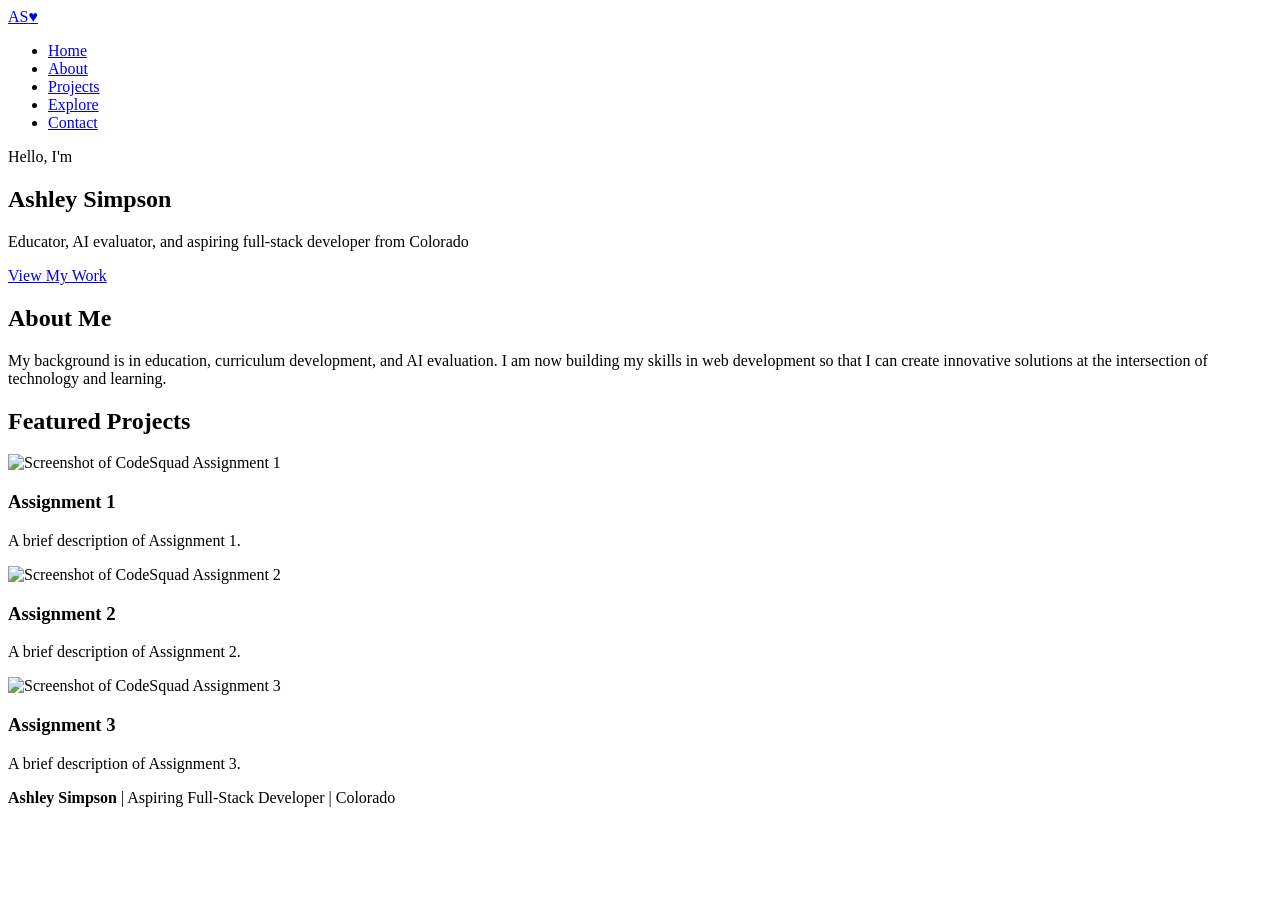
==== index.html @ 1075ffcc "Add files via upload" ====
<!DOCTYPE html>
<html lang="en">
<head>
    <meta charset="UTF-8">
    <meta name="viewport" content="width=device-width, initial-scale=1.0">
    <title>Ashley Simpson | Developer Portfolio</title>
    <link rel="stylesheet" href="css/style.css">
</head>
<body>
    <header class="site-header">
       <a class="brand" href="index.html">AS<span>&hearts;</span></a>
       <nav class="site-nav">
            <ul class="nav-list">
                <li><a href="index.html">Home</a></li>
                <li><a href="about.html">About</a></li>
                <li><a href="projects.html">Projects</a></li>
                <li><a href="explore.html">Explore</a></li>
                <li><a href="contact.html">Contact</a></li>
            </ul>
        </nav>
    </header>
    <main>
        <section class="hero">
            <p class="eyebrow">Hello, I'm</p> 
            <h1>Ashley Simpson</h1>
            <p>Educator, AI evaluator, and aspiring full-stack developer from Colorado</p>
            <a href="projects.html" class="btn">View My Work</a>
        </section>
        <section class="about">
            <h2>About Me</h2>
            <p>My background is in education, curriculum development, and AI evaluation. I am now building my skills in web development so that I can create innovative solutions at the intersection of technology and learning.</p>
        </section>
        <section class="projects">
            <h2>Featured Projects</h2>
            <div class="project-list">
                <div class="project-item">
                    <img src="images/Assignment_1.png" alt="Screenshot of CodeSquad Assignment 1">
                    <h3>Assignment 1</h3>
                    <p>A brief description of Assignment 1.</p>
                </div>
                <div class="project-item">
                    <img src="images/Assignment_2.png" alt="Screenshot of CodeSquad Assignment 2">
                    <h3>Assignment 2</h3>
                    <p>A brief description of Assignment 2.</p>
                </div>
                <div class="project-item">
                    <img src="images/Assignment_3.png" alt="Screenshot of CodeSquad Assignment 3">
                    <h3>Assignment 3</h3>
                    <p>A brief description of Assignment 3.</p>
                </div>
            </div>
        </section>
    </main>
    <footer class="site-footer">
        <p><strong>Ashley Simpson</strong> | Aspiring Full-Stack Developer | Colorado</p>
    </footer>
    <script src="js/script.js"></script>
</body>
</html>
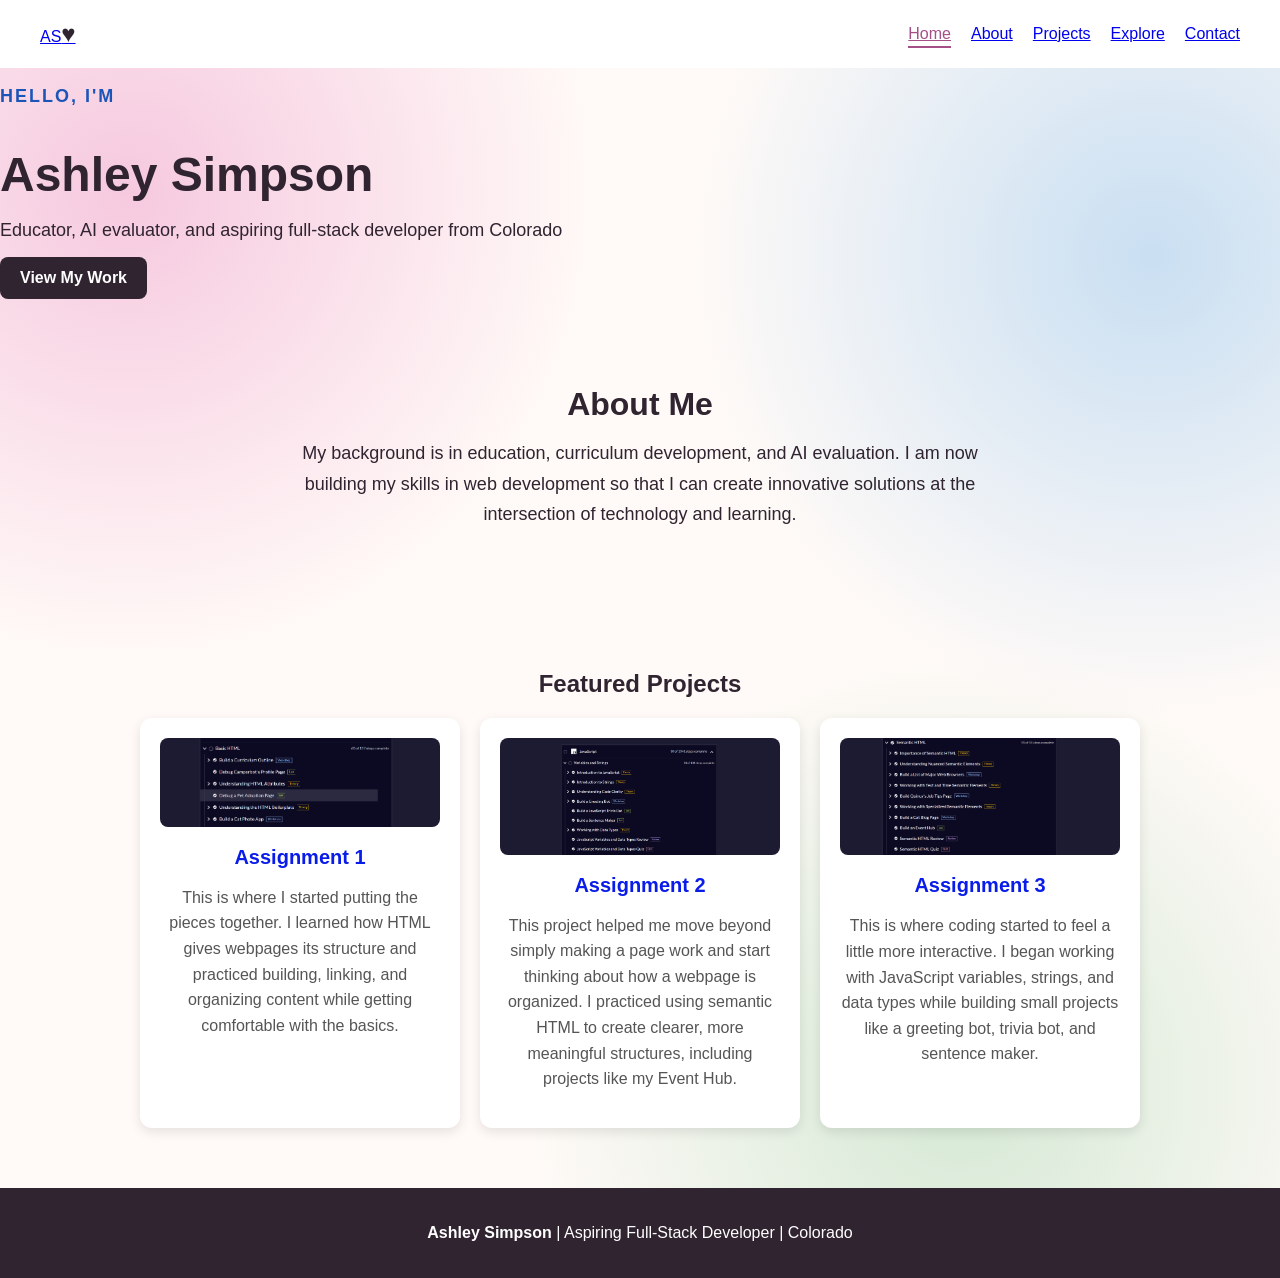
==== commit 2bf4c7fb: "Update index.html" ====
--- a/index.html
+++ b/index.html
@@ -36,17 +36,17 @@
                 <div class="project-item">
                     <img src="images/Assignment_1.png" alt="Screenshot of CodeSquad Assignment 1">
                     <h3>Assignment 1</h3>
-                    <p>A brief description of Assignment 1.</p>
+                    <p>This is where I started putting the pieces together. I learned how HTML gives webpages its structure and practiced building, linking, and organizing content while getting comfortable with the basics.</p>
                 </div>
                 <div class="project-item">
                     <img src="images/Assignment_2.png" alt="Screenshot of CodeSquad Assignment 2">
                     <h3>Assignment 2</h3>
-                    <p>A brief description of Assignment 2.</p>
+                    <p>This project helped me move beyond simply making a page work and start thinking about how a webpage is organized. I practiced using semantic HTML to create clearer, more meaningful structures, including projects like my Event Hub.</p>
                 </div>
                 <div class="project-item">
                     <img src="images/Assignment_3.png" alt="Screenshot of CodeSquad Assignment 3">
                     <h3>Assignment 3</h3>
-                    <p>A brief description of Assignment 3.</p>
+                    <p>This is where coding started to feel a little more interactive. I began working with JavaScript variables, strings, and data types while building small projects like a greeting bot, trivia bot, and sentence maker.</p>
                 </div>
             </div>
         </section>
@@ -56,4 +56,4 @@
     </footer>
     <script src="js/script.js"></script>
 </body>
-</html>+</html>
--- a/css/style.css
+++ b/css/style.css
@@ -0,0 +1,296 @@
+body {
+    margin: 0;
+    padding: 0;
+    font-family: Arial, sans-serif;
+    background-color:#fac9e9;
+    color: #2f2430;
+}
+.site-header {
+    display: flex;
+    justify-content: space-between; 
+    align-items: center;
+    padding: 20px 40px; 
+    background-color: white;
+}
+.nav-list {
+    display: flex;
+    gap: 20px; 
+    list-style: none;  
+    margin: 0;
+    padding: 0;
+}
+.nav-links a {
+    text-decoration: none; 
+    color: #2f2430; 
+    font-weight: bold; 
+}
+.brand span {
+    font-size: 24px; 
+    font-weight: bold; 
+    color: #2f2430; 
+}
+.hero h1 {
+    font-size: 48px; 
+    margin-bottom: 10px; 
+}
+.hero p {
+    font-size: 18px; 
+    margin-bottom: 1.6px; 
+}
+.btn {
+    display: inline-block; 
+    margin-top: 15px;
+    padding: 12px 20px; 
+    background-color: #2f2430; 
+    color: white; 
+    text-decoration: none; 
+    border-radius: 8px; 
+    font-weight: bold;
+    transition: background-color 0.3s ease; 
+}
+.btn:hover {
+    background-color: #1a1619; 
+}
+.about-section {
+    padding: 60px 40px; 
+    text-align: center;
+    background-color: #f9f9f9; 
+}
+.about h2 {
+    font-size: 32px; 
+    margin-bottom: 15px; 
+}
+.about p {
+    font-size: 18px; 
+    max-width: 700px; 
+    margin: 0 auto; 
+    line-height: 1.7;
+}
+.projects {
+    padding: 60px 40px; 
+    background-color: #f0f0f0;
+    text-align: center; 
+}
+.project-list {
+    display: flex; 
+    gap: 20px; 
+    justify-content: center; 
+}
+.project-item {
+    background-color: white; 
+    border-radius: 12px;
+    padding: 20px; 
+    border-radius: 12px; 
+    width: 280px; 
+    box-shadow: 0 4px 12px rgba(0, 0, 0, 0.1); 
+}
+.project-item img {
+    width: 100%; 
+    border-radius: 8px; 
+}   
+.project-item h3 {
+    font-size: 20px; 
+    margin-bottom: 8px; 
+    margin-top: 15px;
+    color:rgb(9, 28, 233)
+}
+.project-item p {
+    font-size: 16px; 
+    color: #555; 
+    line-height: 1.6;
+}
+.site-footer {
+    background-color: #2f2430; 
+    color: white; 
+    text-align: center; 
+    padding: 20px;
+}
+.eyebrow {
+    font-size: 40px; 
+    font-weight: bold;
+    letter-spacing: 2px;
+    text-transform: uppercase;
+    color: hwb(218 11% 28%); 
+    margin-bottom: 5px; 
+}
+.nav-list a:hover {
+    color: #1a1619; 
+}
+.page-hero {
+    padding: 70px 20px; 
+    text-align: center; 
+    background-color: #f9f9f9; 
+}
+.page-hero h1 {
+    font-size: 42px; 
+    margin-bottom: 15px; 
+}
+.skills{
+    padding: 60px 40px; 
+    background-color: #f0f0f0; 
+    text-align: center; 
+}
+.skills ul {
+    display: flex; 
+    gap: 20px; 
+    justify-content: center; 
+    flex-wrap: wrap; 
+    list-style: none; 
+    padding: 0; 
+    margin: 0;
+}
+.skills li {
+    background-color: white; 
+    border-radius: 12px; 
+    padding: 20px; 
+    width: 200px; 
+    box-shadow: 0 4px 12px rgba(0, 0, 0, 0.1); 
+}
+.strengths {
+    padding: 60px 40px; 
+    background-color: #f9f9f9; 
+    text-align: center; 
+}
+.strengths p {
+    font-size: 18px; 
+    max-width: 700px; 
+    margin: 0 auto; 
+    line-height: 1.7;
+}
+.about {
+    padding: 60px 40px; 
+    background-color: #f0f0f0; 
+    text-align: center; 
+    }
+.passport-section {
+    padding: 60px 20px;
+    display: flex;
+    justify-content: center;
+}
+.passport-card {
+    background-color: #fffdf7;
+    border: 2px solid #d8c7a1;
+    border-radius: 18px;
+    padding: 30px;
+    max-width: 800px;
+    width: 100%;
+    box-shadow: 0 4px 12px rgba(0, 0, 0, 0.08);
+    text-align: center;
+    position: relative;
+}
+.passport-label {
+    font-size: 13px;
+    font-weight: bold;
+    letter-spacing: 2px;
+    color: #8a6d3b;
+    margin-bottom: 10px;
+}
+.passport-card h2 {
+    font-size: 36px;
+    margin-top: 0;
+    margin-bottom: 20px;
+    color: #542c52;
+}
+.destination-image {
+    width: 100%;
+    max-width: 500px;
+    border-radius: 12px;
+    border: 4px solid white;
+    box-shadow: 0 4px 10px rgba(0, 0, 0, 0.1);
+}
+.passport-text {
+    max-width: 650px;
+    margin: 25px auto 0;
+    line-height: 1.7;
+}
+.passport-stamp {
+    margin: 30px auto 0;
+    width: 220px;
+    border: 3px dashed #a44f85;
+    border-radius: 50%;
+    padding: 20px;
+    transform: rotate(-8deg);
+    color: #a44f85;
+    background-color: rgba(255, 255, 255, 0.7);
+}
+.passport-stamp p {
+    margin: 0;
+    font-size: 12px;
+    font-weight: bold;
+    letter-spacing: 1px;
+}
+
+.passport-stamp h3 {
+    margin: 8px 0 0;
+    font-size: 22px;
+}
+.about-headshot {
+    width: 180px;
+    height: 180px;
+    border-radius: 50%;
+    object-fit: cover;
+    margin-bottom: 20px;
+    display: block;
+    margin-top: 0 auto;
+    margin-right: auto;
+    margin-left: auto;
+}
+body {
+    background:
+        radial-gradient(circle at 10% 15%, #f6c9df 0%, transparent 30%),
+        radial-gradient(circle at 90% 20%, #c9dff2 0%, transparent 30%),
+        radial-gradient(circle at 75% 85%, #d4e8d4 0%, transparent 30%),
+        #fffaf7;
+}
+.page-hero,
+.projects,
+.about,
+.skills,
+.strengths {
+    background-color: transparent;
+}
+.nav-list a.active {
+    color: #a44f85;
+    border-bottom: 2px solid #a44f85;
+    padding-bottom: 4px;
+}
+@media (max-width: 768px) {
+    .site-header {
+        flex-direction: column;
+        gap: 15px;
+        padding: 20px;
+    }
+    .nav-list {
+        flex-wrap: wrap;
+        justify-content: center;
+    }
+    .hero h1,
+    .page-hero h1 {
+        font-size: 36px;
+    }
+    .project-list {
+        flex-direction: column;
+        align-items: center;
+    }
+    .project-item {
+        width: 90%;
+        max-width: 350px;
+    }
+    .passport-card {
+        padding: 20px;
+    }
+}
+.contact-links {
+    display: flex;
+    justify-content: center;
+    gap: 15px;
+    flex-wrap: wrap;
+    margin-top: 25px;
+}
+.project-item {
+    transition: transform 0.2s ease, box-shadow 0.2s ease;
+}
+.project-item:hover {
+    transform: translateY(-5px);
+    box-shadow: 0 8px 18px rgba(0, 0, 0, 0.15);
+}
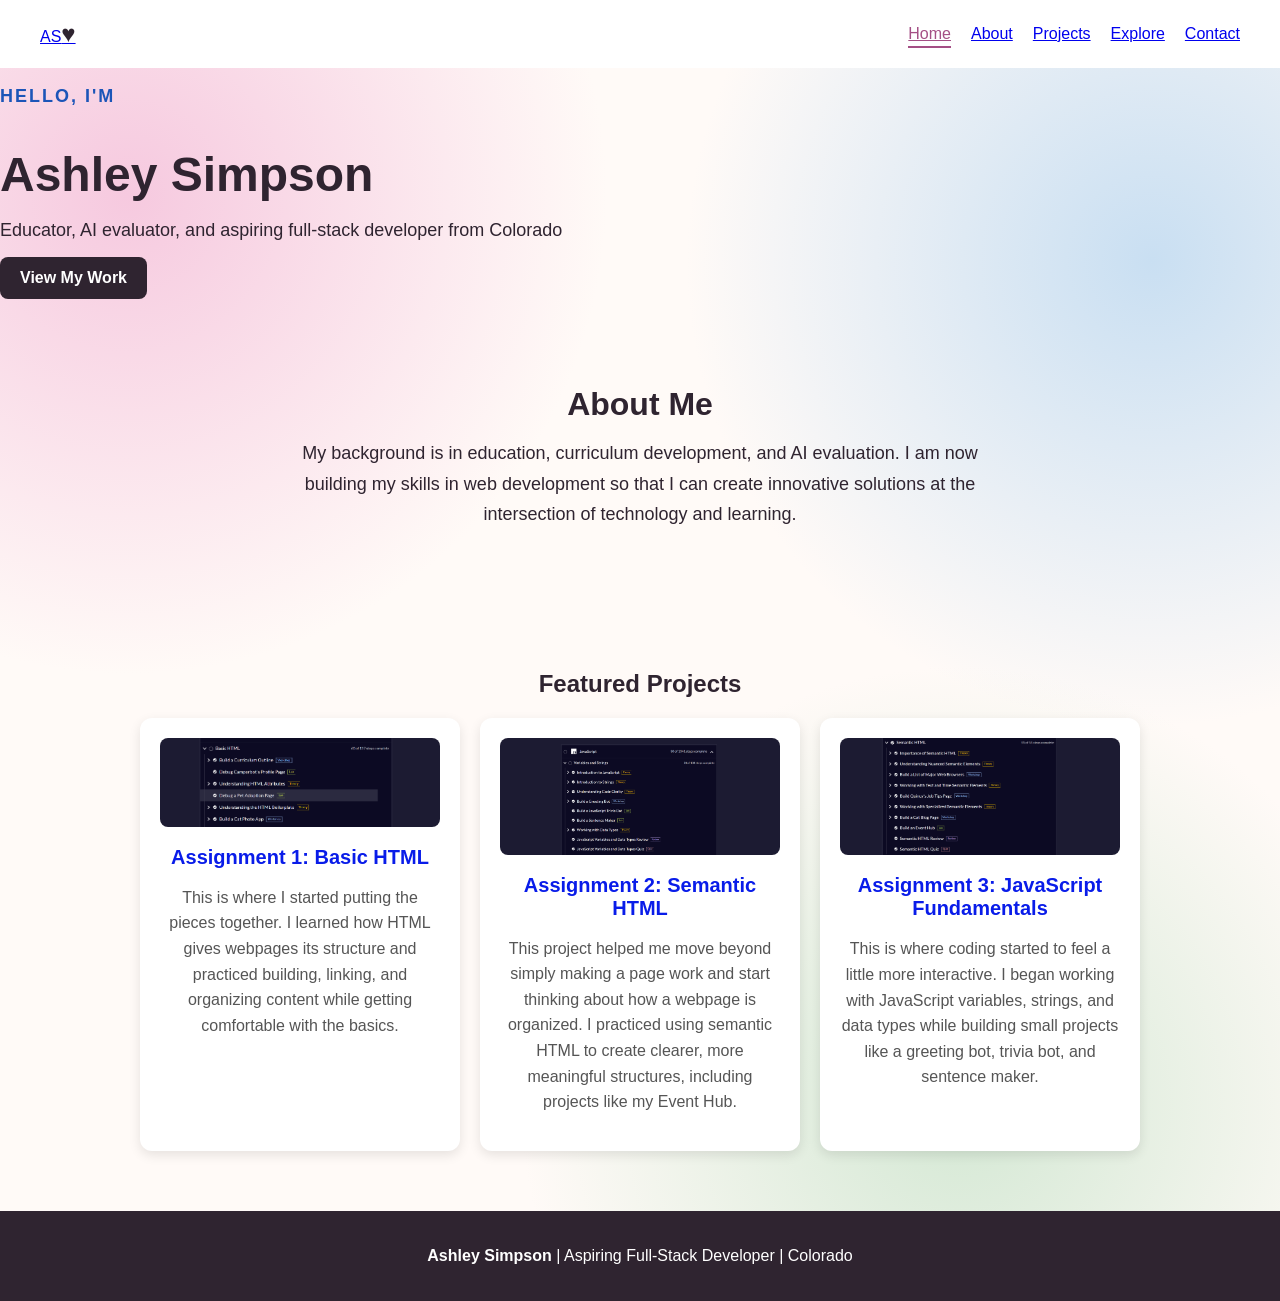
==== commit d057afeb: "Update index.html" ====
--- a/index.html
+++ b/index.html
@@ -35,17 +35,17 @@
             <div class="project-list">
                 <div class="project-item">
                     <img src="images/Assignment_1.png" alt="Screenshot of CodeSquad Assignment 1">
-                    <h3>Assignment 1</h3>
+                    <h3>Assignment 1: Basic HTML</h3>
                     <p>This is where I started putting the pieces together. I learned how HTML gives webpages its structure and practiced building, linking, and organizing content while getting comfortable with the basics.</p>
                 </div>
                 <div class="project-item">
                     <img src="images/Assignment_2.png" alt="Screenshot of CodeSquad Assignment 2">
-                    <h3>Assignment 2</h3>
+                    <h3>Assignment 2: Semantic HTML</h3>
                     <p>This project helped me move beyond simply making a page work and start thinking about how a webpage is organized. I practiced using semantic HTML to create clearer, more meaningful structures, including projects like my Event Hub.</p>
                 </div>
                 <div class="project-item">
                     <img src="images/Assignment_3.png" alt="Screenshot of CodeSquad Assignment 3">
-                    <h3>Assignment 3</h3>
+                    <h3>Assignment 3: JavaScript Fundamentals</h3>
                     <p>This is where coding started to feel a little more interactive. I began working with JavaScript variables, strings, and data types while building small projects like a greeting bot, trivia bot, and sentence maker.</p>
                 </div>
             </div>
